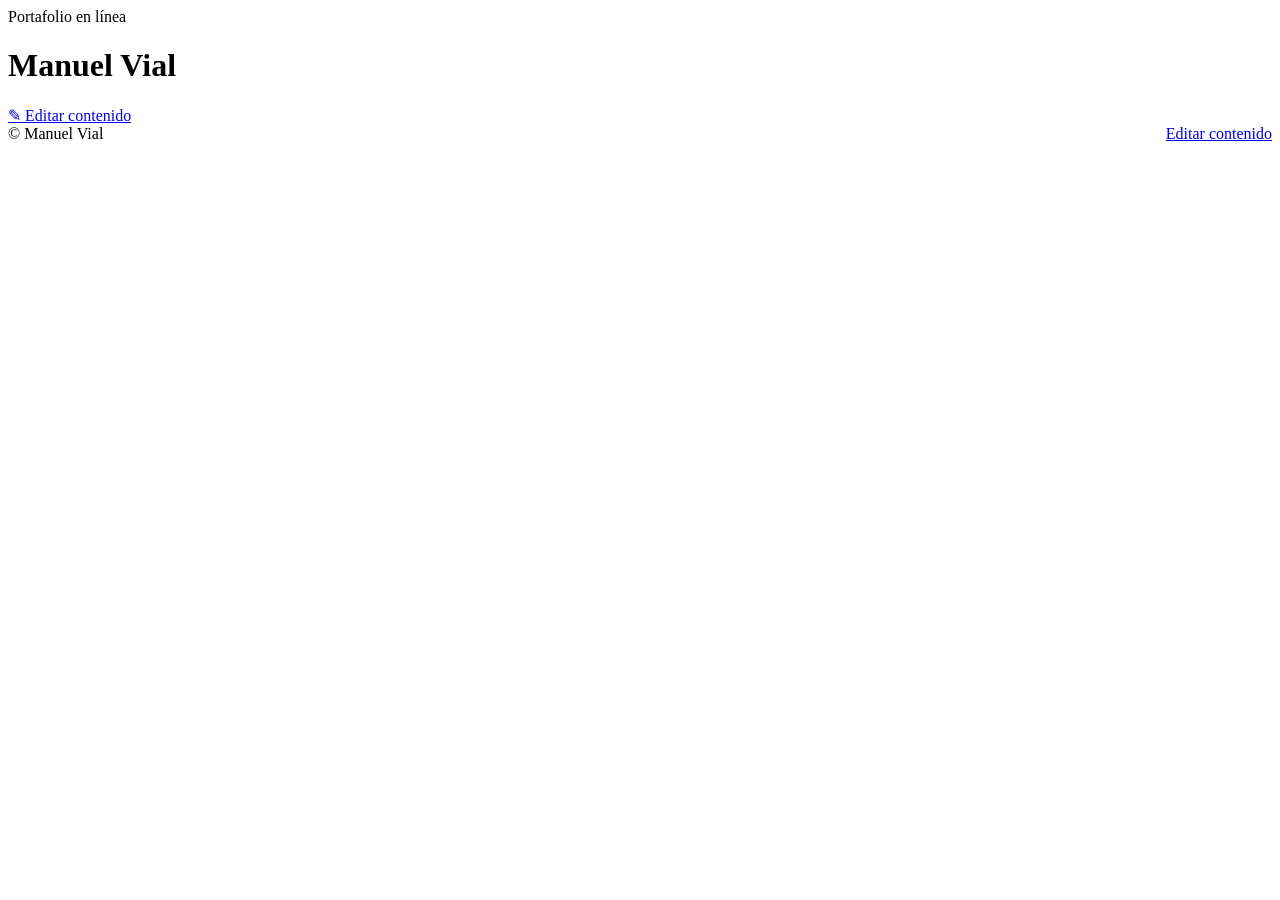
==== index.html @ b288a869 "Create index.html" ====
<!doctype html>
<html lang="es">
<head>
<meta charset="utf-8" />
<meta name="viewport" content="width=device-width, initial-scale=1" />
<title>Manuel Vial — Portafolio</title>
<meta name="description" content="Portafolio de trabajos en video y diseño gráfico." />
<link rel="preconnect" href="https://fonts.googleapis.com" />
<link rel="preconnect" href="https://fonts.gstatic.com" crossorigin />
<link href="https://fonts.googleapis.com/css2?family=Fraunces:ital,opsz,wght@0,9..144,400;0,9..144,600;1,9..144,500&family=Work+Sans:wght@400;500;600&family=IBM+Plex+Mono:wght@400;500&display=swap" rel="stylesheet" />
<link rel="stylesheet" href="style.css" />
</head>
<body>

<header class="site-header">
  <div class="wrap">
    <div class="tally"><span class="tally-dot"></span> Portafolio en línea</div>
    <div class="header-row">
      <div>
        <h1 class="wordmark" id="wordmark">Manuel Vial</h1>
        <div class="role" id="role"></div>
        <p class="tagline" id="tagline"></p>
        <p class="about" id="about" hidden></p>
        <div class="socials" id="socials"></div>
      </div>
      <a class="edit-link" href="/admin/">✎ Editar contenido</a>
    </div>
  </div>
</header>

<main class="wrap">
  <div class="filters" id="filters"></div>

  <div class="empty" id="empty" hidden>
    <p class="empty-title">Aún no hay trabajos publicados</p>
    <p>Entra al <a href="/admin/">panel de edición</a> para agregar tu primer video o pieza gráfica. Se publica al instante, sin tocar código.</p>
  </div>

  <div class="grid" id="grid"></div>
</main>

<footer class="site-footer">
  <div class="wrap" style="display:flex;flex-wrap:wrap;justify-content:space-between;gap:1rem;width:100%;">
    <span id="footer-name">© Manuel Vial</span>
    <a href="/admin/">Editar contenido</a>
  </div>
</footer>

<div class="lightbox-overlay" id="lightbox-overlay" hidden>
  <div class="lightbox">
    <button class="lightbox-close" id="lightbox-close" aria-label="Cerrar">✕</button>
    <div class="lightbox-media" id="lightbox-media"></div>
    <div class="lightbox-body" id="lightbox-body"></div>
  </div>
</div>

<script src="script.js"></script>

<!-- Necesario para que el enlace de invitación de Netlify Identity funcione
     (ver PASO 5 de la guía de despliegue). No afecta el resto del sitio. -->
<script src="https://identity.netlify.com/v1/netlify-identity-widget.js"></script>
<script>
  if (window.netlifyIdentity) {
    window.netlifyIdentity.on("init", function (user) {
      if (!user) {
        window.netlifyIdentity.on("login", function () {
          document.location.href = "/admin/";
        });
      }
    });
  }
</script>
</body>
</html>
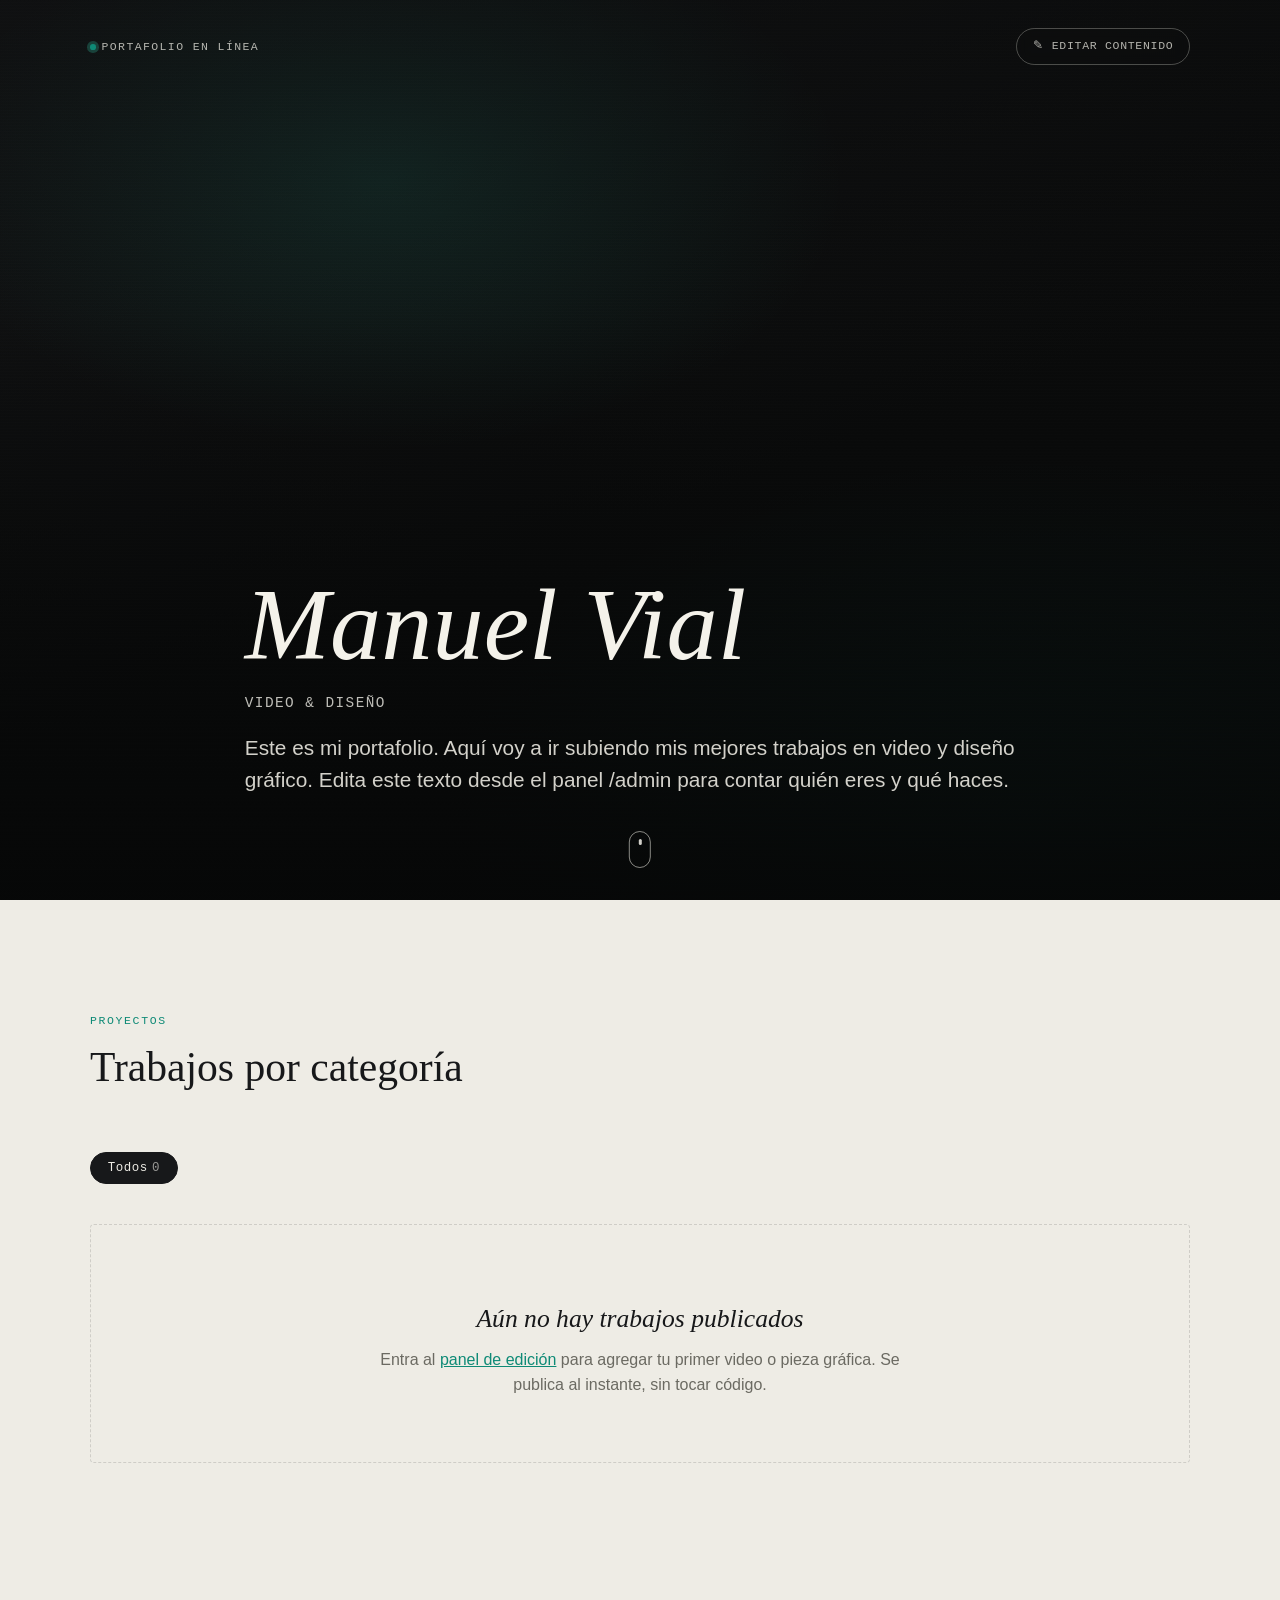
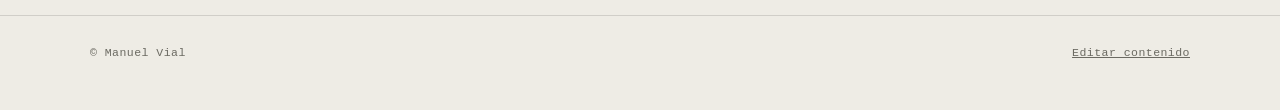
==== commit 992e4d2b: "Rediseño: portada cinematográfica, trayectoria, pasiones y proyectos por categoría" ====
--- a/index.html
+++ b/index.html
@@ -3,8 +3,8 @@
 <head>
 <meta charset="utf-8" />
 <meta name="viewport" content="width=device-width, initial-scale=1" />
-<title>Manuel Vial — Portafolio</title>
-<meta name="description" content="Portafolio de trabajos en video y diseño gráfico." />
+<title>Manuel Vial — Director de Arte & Director Creativo</title>
+<meta name="description" content="Portafolio de Manuel Vial: dirección de arte, creación de marca y contenido audiovisual con mirada de cine." />
 <link rel="preconnect" href="https://fonts.googleapis.com" />
 <link rel="preconnect" href="https://fonts.gstatic.com" crossorigin />
 <link href="https://fonts.googleapis.com/css2?family=Fraunces:ital,opsz,wght@0,9..144,400;0,9..144,600;1,9..144,500&family=Work+Sans:wght@400;500;600&family=IBM+Plex+Mono:wght@400;500&display=swap" rel="stylesheet" />
@@ -12,63 +12,77 @@
 </head>
 <body>
 
-<header class="site-header">
-  <div class="wrap">
-    <div class="tally"><span class="tally-dot"></span> Portafolio en línea</div>
-    <div class="header-row">
-      <div>
-        <h1 class="wordmark" id="wordmark">Manuel Vial</h1>
-        <div class="role" id="role"></div>
-        <p class="tagline" id="tagline"></p>
-        <p class="about" id="about" hidden></p>
-        <div class="socials" id="socials"></div>
-      </div>
-      <a class="edit-link" href="/admin/">✎ Editar contenido</a>
-    </div>
-  </div>
+<div class="topbar">
+<div class="wrap topbar-row">
+<span class="tally"><span class="tally-dot"></span> Portafolio en línea</span>
+<a class="edit-link" href="/admin/">✎ Editar contenido</a>
+</div>
+</div>
+
+<header class="hero" id="hero">
+<div class="hero-media">
+<video id="hero-video" autoplay muted loop playsinline></video>
+<div class="hero-fallback" id="hero-fallback"></div>
+<div class="hero-scrim"></div>
+</div>
+<div class="hero-content wrap">
+<h1 class="hero-title" id="wordmark">Manuel Vial</h1>
+<p class="hero-role" id="role"></p>
+<p class="hero-about" id="about"></p>
+<div class="socials" id="socials"></div>
+</div>
+<a class="scroll-cue" href="#trayectoria" aria-label="Bajar">
+<span></span>
+</a>
 </header>
 
-<main class="wrap">
-  <div class="filters" id="filters"></div>
+<section class="section timeline-section" id="trayectoria">
+<div class="wrap">
+<p class="section-kicker">Trayectoria</p>
+<h2 class="section-title">Un camino entre la formación y la práctica</h2>
+<ol class="timeline" id="timeline"></ol>
+</div>
+</section>
 
-  <div class="empty" id="empty" hidden>
-    <p class="empty-title">Aún no hay trabajos publicados</p>
-    <p>Entra al <a href="/admin/">panel de edición</a> para agregar tu primer video o pieza gráfica. Se publica al instante, sin tocar código.</p>
-  </div>
+<section class="section pasiones-section" id="pasiones">
+<div class="wrap pasiones-inner">
+<p class="section-kicker">Lo que lo mueve</p>
+<p class="pasiones-text" id="pasiones-text"></p>
+<div class="pasiones-tags" id="pasiones-tags"></div>
+</div>
+</section>
 
-  <div class="grid" id="grid"></div>
-</main>
+<section class="section proyectos-section" id="proyectos">
+<div class="wrap">
+<p class="section-kicker">Proyectos</p>
+<h2 class="section-title">Trabajos por categoría</h2>
+
+<div class="filters" id="filters"></div>
+
+<div class="empty" id="empty" hidden>
+<p class="empty-title">Aún no hay trabajos publicados</p>
+<p>Entra al <a href="/admin/">panel de edición</a> para agregar tu primer video o pieza gráfica. Se publica al instante, sin tocar código.</p>
+</div>
+
+<div class="grid" id="grid"></div>
+</div>
+</section>
 
 <footer class="site-footer">
-  <div class="wrap" style="display:flex;flex-wrap:wrap;justify-content:space-between;gap:1rem;width:100%;">
-    <span id="footer-name">© Manuel Vial</span>
-    <a href="/admin/">Editar contenido</a>
-  </div>
+<div class="wrap footer-row">
+<span id="footer-name">© Manuel Vial</span>
+<a href="/admin/">Editar contenido</a>
+</div>
 </footer>
 
 <div class="lightbox-overlay" id="lightbox-overlay" hidden>
-  <div class="lightbox">
-    <button class="lightbox-close" id="lightbox-close" aria-label="Cerrar">✕</button>
-    <div class="lightbox-media" id="lightbox-media"></div>
-    <div class="lightbox-body" id="lightbox-body"></div>
-  </div>
+<div class="lightbox">
+<button class="lightbox-close" id="lightbox-close" aria-label="Cerrar">✕</button>
+<div class="lightbox-media" id="lightbox-media"></div>
+<div class="lightbox-body" id="lightbox-body"></div>
+</div>
 </div>
 
 <script src="script.js"></script>
-
-<!-- Necesario para que el enlace de invitación de Netlify Identity funcione
-     (ver PASO 5 de la guía de despliegue). No afecta el resto del sitio. -->
-<script src="https://identity.netlify.com/v1/netlify-identity-widget.js"></script>
-<script>
-  if (window.netlifyIdentity) {
-    window.netlifyIdentity.on("init", function (user) {
-      if (!user) {
-        window.netlifyIdentity.on("login", function () {
-          document.location.href = "/admin/";
-        });
-      }
-    });
-  }
-</script>
 </body>
 </html>
--- a/style.css
+++ b/style.css
@@ -0,0 +1,646 @@
+/* ============================================================
+Manuel Vial — Portafolio
+Concepto: sala de edición / control room — timecode, tally,
+marcas de cuadro (frame corners), monitor de forma de onda.
+Portada cinematográfica con video de fondo + trayectoria + pasiones.
+============================================================ */
+
+:root {
+  --ink: #17181a;
+  --paper: #eeece5;
+  --paper-dim: #e2ddd0;
+  --paper-raise: #f7f5ef;
+  --line: rgba(23, 24, 26, 0.14);
+  --muted: #6b6a62;
+  --accent: #0e8a76;
+  --accent-ink: #f7fffb;
+  --shadow: rgba(23, 24, 26, 0.08);
+
+  --hero-ink: #0b0c0c;
+  --hero-paper: #f4f2ea;
+
+  --font-display: "Fraunces", Georgia, "Iowan Old Style", serif;
+  --font-body: "Work Sans", -apple-system, BlinkMacSystemFont, "Segoe UI", sans-serif;
+  --font-mono: "IBM Plex Mono", ui-monospace, SFMono-Regular, Menlo, monospace;
+}
+
+@media (prefers-color-scheme: dark) {
+  :root:not([data-theme="light"]) {
+    --ink: #f1efe8;
+    --paper: #121313;
+    --paper-dim: #1b1c1c;
+    --paper-raise: #1f2120;
+    --line: rgba(241, 239, 232, 0.14);
+    --muted: #9c9a90;
+    --accent: #35c9ac;
+    --accent-ink: #08211c;
+    --shadow: rgba(0, 0, 0, 0.4);
+  }
+}
+
+* { box-sizing: border-box; }
+html { text-size-adjust: 100%; scroll-behavior: smooth; }
+
+body {
+  margin: 0;
+  background: var(--paper);
+  color: var(--ink);
+  font-family: var(--font-body);
+  font-size: 16px;
+  line-height: 1.55;
+  -webkit-font-smoothing: antialiased;
+}
+
+@media (prefers-reduced-motion: no-preference) {
+  .card, .pill, .lightbox, .scroll-cue, .timeline-logo { transition: transform 0.18s ease, box-shadow 0.18s ease, background 0.18s ease, border-color 0.18s ease, opacity 0.18s ease; }
+}
+
+a { color: inherit; }
+
+.wrap {
+  max-width: 1180px;
+  margin: 0 auto;
+  padding: 0 clamp(1.25rem, 4vw, 2.5rem);
+}
+
+/* ---------- topbar (over hero) ---------- */
+
+.topbar {
+  position: absolute;
+  top: 0;
+  left: 0;
+  right: 0;
+  z-index: 5;
+  padding: clamp(1.1rem, 3vw, 1.75rem) 0;
+}
+
+.topbar-row {
+  display: flex;
+  align-items: center;
+  justify-content: space-between;
+  gap: 1rem;
+}
+
+.tally {
+  display: inline-flex;
+  align-items: center;
+  gap: 0.5em;
+  font-family: var(--font-mono);
+  font-size: 0.72rem;
+  letter-spacing: 0.12em;
+  text-transform: uppercase;
+  color: rgba(244, 242, 234, 0.72);
+}
+
+.tally-dot {
+  width: 0.5em;
+  height: 0.5em;
+  border-radius: 50%;
+  background: var(--accent);
+  box-shadow: 0 0 0 3px rgba(53, 201, 172, 0.25);
+}
+
+.edit-link {
+  display: inline-flex;
+  align-items: center;
+  gap: 0.5em;
+  font-family: var(--font-mono);
+  font-size: 0.72rem;
+  letter-spacing: 0.06em;
+  text-transform: uppercase;
+  text-decoration: none;
+  color: rgba(244, 242, 234, 0.72);
+  border: 1px solid rgba(244, 242, 234, 0.28);
+  border-radius: 999px;
+  padding: 0.55rem 1rem;
+  white-space: nowrap;
+  backdrop-filter: blur(6px);
+}
+.edit-link:hover { border-color: var(--accent); color: var(--accent); }
+
+/* ---------- hero ---------- */
+
+.hero {
+  position: relative;
+  min-height: 100svh;
+  display: flex;
+  align-items: flex-end;
+  overflow: hidden;
+  color: var(--hero-paper);
+  background: var(--hero-ink);
+}
+
+.hero-media {
+  position: absolute;
+  inset: 0;
+  z-index: 0;
+}
+
+#hero-video {
+  position: absolute;
+  inset: 0;
+  width: 100%;
+  height: 100%;
+  object-fit: cover;
+  opacity: 0;
+  transition: opacity 0.6s ease;
+}
+#hero-video.is-ready { opacity: 1; }
+
+.hero-fallback {
+  position: absolute;
+  inset: 0;
+  background:
+    radial-gradient(ellipse 60% 50% at 30% 20%, rgba(53, 201, 172, 0.16), transparent 60%),
+    radial-gradient(ellipse 70% 60% at 80% 90%, rgba(14, 138, 118, 0.14), transparent 65%),
+    linear-gradient(160deg, #17181a 0%, #0b0c0c 55%, #0b0c0c 100%);
+}
+
+.hero-fallback::before {
+  content: "";
+  position: absolute;
+  inset: 0;
+  opacity: 0.4;
+  background-image: repeating-linear-gradient(
+    0deg,
+    rgba(255, 255, 255, 0.025),
+    rgba(255, 255, 255, 0.025) 1px,
+    transparent 1px,
+    transparent 3px
+  );
+}
+
+.hero-scrim {
+  position: absolute;
+  inset: 0;
+  background:
+    linear-gradient(0deg, rgba(6, 7, 7, 0.92) 0%, rgba(6, 7, 7, 0.55) 38%, rgba(6, 7, 7, 0.25) 65%, rgba(6, 7, 7, 0.45) 100%);
+}
+
+.hero-content {
+  position: relative;
+  z-index: 2;
+  padding-bottom: clamp(3.5rem, 9vw, 6.5rem);
+  padding-top: clamp(6rem, 16vw, 10rem);
+}
+
+.hero-title {
+  font-family: var(--font-display);
+  font-style: italic;
+  font-weight: 500;
+  font-size: clamp(3rem, 9vw, 6.4rem);
+  line-height: 0.96;
+  margin: 0;
+  text-wrap: balance;
+}
+
+.hero-role {
+  font-family: var(--font-mono);
+  font-size: clamp(0.78rem, 1.4vw, 0.9rem);
+  letter-spacing: 0.1em;
+  text-transform: uppercase;
+  color: rgba(244, 242, 234, 0.78);
+  margin: 1.1rem 0 0;
+}
+
+.hero-about {
+  max-width: 38em;
+  font-size: clamp(1.05rem, 2vw, 1.3rem);
+  color: rgba(244, 242, 234, 0.86);
+  margin: 1.1rem 0 0;
+  text-wrap: balance;
+}
+
+.socials {
+  display: flex;
+  flex-wrap: wrap;
+  gap: 1rem 1.4rem;
+  margin-top: 1.9rem;
+  font-family: var(--font-mono);
+  font-size: 0.82rem;
+}
+.socials:empty { display: none; }
+.socials a { text-decoration: none; border-bottom: 1px solid rgba(244, 242, 234, 0.35); color: rgba(244, 242, 234, 0.92); }
+.socials a:hover { border-color: var(--accent); color: var(--accent); }
+
+.scroll-cue {
+  position: absolute;
+  left: 50%;
+  bottom: clamp(1.25rem, 3vw, 2rem);
+  transform: translateX(-50%);
+  z-index: 2;
+  width: 1.4rem;
+  height: 2.3rem;
+  border: 1.5px solid rgba(244, 242, 234, 0.55);
+  border-radius: 999px;
+  display: flex;
+  justify-content: center;
+  padding-top: 0.4rem;
+}
+.scroll-cue span {
+  width: 3px;
+  height: 6px;
+  border-radius: 999px;
+  background: rgba(244, 242, 234, 0.85);
+  animation: cue-bob 1.8s ease-in-out infinite;
+}
+.scroll-cue:hover { border-color: var(--accent); }
+@keyframes cue-bob {
+  0%, 100% { transform: translateY(0); opacity: 1; }
+  50% { transform: translateY(6px); opacity: 0.4; }
+}
+@media (prefers-reduced-motion: reduce) {
+  .scroll-cue span { animation: none; }
+}
+
+/* ---------- sections (shared) ---------- */
+
+.section { padding: clamp(4rem, 10vw, 7rem) 0; border-bottom: 1px solid var(--line); }
+
+.section-kicker {
+  font-family: var(--font-mono);
+  font-size: 0.72rem;
+  letter-spacing: 0.14em;
+  text-transform: uppercase;
+  color: var(--accent);
+  margin: 0 0 0.9rem;
+}
+
+.section-title {
+  font-family: var(--font-display);
+  font-weight: 500;
+  font-size: clamp(1.8rem, 4vw, 2.6rem);
+  line-height: 1.15;
+  margin: 0 0 clamp(2.5rem, 6vw, 3.75rem);
+  max-width: 20em;
+  text-wrap: balance;
+}
+
+/* ---------- timeline ---------- */
+
+.timeline {
+  list-style: none;
+  margin: 0;
+  padding: 0;
+  position: relative;
+}
+
+.timeline::before {
+  content: "";
+  position: absolute;
+  left: 27px;
+  top: 8px;
+  bottom: 8px;
+  width: 1px;
+  background: var(--line);
+}
+
+.timeline-item {
+  position: relative;
+  display: grid;
+  grid-template-columns: 56px 1fr;
+  gap: clamp(1.25rem, 3vw, 2rem);
+  padding-bottom: clamp(2.5rem, 6vw, 3.5rem);
+}
+.timeline-item:last-child { padding-bottom: 0; }
+
+.timeline-logo-wrap {
+  position: relative;
+  width: 56px;
+  height: 56px;
+  border-radius: 50%;
+  background: var(--paper-raise);
+  border: 1px solid var(--line);
+  display: flex;
+  align-items: center;
+  justify-content: center;
+  overflow: hidden;
+  z-index: 1;
+}
+.timeline-logo {
+  width: 68%;
+  height: 68%;
+  object-fit: contain;
+}
+.timeline-logo-wrap.dark-badge { background: #151515; border-color: #151515; }
+
+.timeline-logo-cluster {
+  display: flex;
+  align-items: center;
+  width: 56px;
+}
+.timeline-logo-cluster .timeline-logo-wrap {
+  width: 32px;
+  height: 32px;
+  flex: none;
+}
+.timeline-logo-cluster .timeline-logo-wrap:nth-child(2) { margin-left: -9px; }
+
+.timeline-body { padding-top: 0.3rem; }
+
+.timeline-org {
+  font-family: var(--font-display);
+  font-size: clamp(1.2rem, 2.4vw, 1.55rem);
+  margin: 0;
+  text-wrap: balance;
+}
+
+.timeline-period {
+  font-family: var(--font-mono);
+  font-size: 0.72rem;
+  letter-spacing: 0.08em;
+  text-transform: uppercase;
+  color: var(--accent);
+  margin: 0.4rem 0 0;
+}
+
+.timeline-desc {
+  max-width: 42em;
+  color: var(--muted);
+  margin: 0.6rem 0 0;
+}
+
+/* ---------- pasiones ---------- */
+
+.pasiones-section { background: var(--paper-dim); }
+
+.pasiones-inner { max-width: 900px; }
+
+.pasiones-text {
+  font-family: var(--font-display);
+  font-size: clamp(1.35rem, 3.4vw, 2.1rem);
+  font-weight: 400;
+  line-height: 1.32;
+  margin: 0;
+  text-wrap: balance;
+}
+
+.pasiones-tags {
+  display: flex;
+  flex-wrap: wrap;
+  gap: 0.6rem;
+  margin-top: clamp(1.75rem, 4vw, 2.5rem);
+}
+.pasiones-tags .tag {
+  font-size: 0.72rem;
+  padding: 0.4em 0.85em;
+}
+
+/* ---------- filters (horizontal, scrollable) ---------- */
+
+.filters {
+  display: flex;
+  flex-wrap: nowrap;
+  gap: 0.6rem;
+  padding-bottom: 0.5rem;
+  margin-bottom: 2rem;
+  overflow-x: auto;
+  -webkit-overflow-scrolling: touch;
+  scrollbar-width: thin;
+}
+.filters::-webkit-scrollbar { height: 5px; }
+.filters::-webkit-scrollbar-thumb { background: var(--line); border-radius: 999px; }
+
+.pill {
+  font-family: var(--font-mono);
+  font-size: 0.78rem;
+  letter-spacing: 0.04em;
+  background: transparent;
+  border: 1px solid var(--line);
+  color: var(--muted);
+  border-radius: 999px;
+  padding: 0.5rem 1.05rem;
+  cursor: pointer;
+  white-space: nowrap;
+  flex: none;
+}
+.pill[aria-pressed="true"] {
+  background: var(--ink);
+  color: var(--paper);
+  border-color: var(--ink);
+}
+.pill:hover:not([aria-pressed="true"]) { border-color: var(--accent); color: var(--accent); }
+.pill .count { opacity: 0.6; margin-left: 0.35em; }
+
+/* ---------- grid ---------- */
+
+.grid {
+  display: grid;
+  grid-template-columns: repeat(auto-fill, minmax(280px, 1fr));
+  gap: 1.6rem;
+}
+
+.card {
+  position: relative;
+  display: block;
+  width: 100%;
+  text-align: left;
+  background: var(--paper-raise);
+  border: 1px solid var(--line);
+  border-radius: 2px;
+  padding: 0;
+  cursor: pointer;
+  font: inherit;
+  color: inherit;
+}
+.card:hover { box-shadow: 0 10px 28px var(--shadow); transform: translateY(-2px); }
+.card:focus-visible { outline: 2px solid var(--accent); outline-offset: 3px; }
+
+.frame {
+  display: block;
+  position: relative;
+  aspect-ratio: 16 / 10;
+  overflow: hidden;
+  background: var(--paper-dim);
+}
+.frame img, .frame .frame-fallback {
+  position: absolute;
+  inset: 0;
+  width: 100%;
+  height: 100%;
+  object-fit: cover;
+}
+.frame-fallback {
+  display: flex;
+  align-items: center;
+  justify-content: center;
+  font-family: var(--font-mono);
+  font-size: 0.72rem;
+  letter-spacing: 0.08em;
+  text-transform: uppercase;
+  color: var(--muted);
+}
+
+.frame::before, .frame::after,
+.corner-tl, .corner-br { content: ""; position: absolute; width: 14px; height: 14px; z-index: 2; opacity: 0.85; }
+.corner-tl { top: 8px; left: 8px; border-top: 2px solid var(--accent); border-left: 2px solid var(--accent); }
+.corner-br { bottom: 8px; right: 8px; border-bottom: 2px solid var(--accent); border-right: 2px solid var(--accent); }
+
+.type-badge {
+  position: absolute;
+  top: 8px;
+  right: 8px;
+  z-index: 2;
+  font-family: var(--font-mono);
+  font-size: 0.65rem;
+  letter-spacing: 0.08em;
+  text-transform: uppercase;
+  background: var(--ink);
+  color: var(--paper);
+  padding: 0.28em 0.55em;
+  border-radius: 2px;
+}
+.play-badge {
+  position: absolute;
+  inset: 0;
+  z-index: 1;
+  display: flex;
+  align-items: center;
+  justify-content: center;
+  background: linear-gradient(0deg, rgba(0,0,0,0.35), rgba(0,0,0,0));
+}
+.play-badge svg { width: 42px; height: 42px; filter: drop-shadow(0 2px 6px rgba(0,0,0,0.4)); }
+
+.card-body { display: block; padding: 1rem 1.1rem 1.15rem; }
+.card-meta {
+  font-family: var(--font-mono);
+  font-size: 0.7rem;
+  letter-spacing: 0.06em;
+  text-transform: uppercase;
+  color: var(--muted);
+  display: flex;
+  gap: 0.6em;
+  font-variant-numeric: tabular-nums;
+}
+.card-title {
+  display: block;
+  font-family: var(--font-display);
+  font-size: 1.25rem;
+  margin: 0.35rem 0 0.3rem;
+  text-wrap: balance;
+}
+.card-desc {
+  font-size: 0.88rem;
+  color: var(--muted);
+  margin: 0;
+  display: -webkit-box;
+  -webkit-line-clamp: 2;
+  -webkit-box-orient: vertical;
+  overflow: hidden;
+}
+.card-tags {
+  display: flex;
+  flex-wrap: wrap;
+  gap: 0.4em;
+  margin-top: 0.7rem;
+}
+.tag {
+  font-family: var(--font-mono);
+  font-size: 0.65rem;
+  letter-spacing: 0.04em;
+  text-transform: uppercase;
+  color: var(--muted);
+  border: 1px solid var(--line);
+  border-radius: 999px;
+  padding: 0.22em 0.6em;
+}
+
+/* ---------- empty state ---------- */
+
+.empty {
+  border: 1px dashed var(--line);
+  border-radius: 4px;
+  padding: clamp(2.5rem, 6vw, 4rem) 1.5rem;
+  text-align: center;
+  color: var(--muted);
+  margin-bottom: 2.5rem;
+}
+.empty p { max-width: 34em; margin: 0.6rem auto 0; }
+.empty .empty-title {
+  font-family: var(--font-display);
+  font-style: italic;
+  font-size: 1.6rem;
+  color: var(--ink);
+}
+.empty a { color: var(--accent); text-decoration: underline; }
+
+/* ---------- lightbox ---------- */
+
+.lightbox-overlay {
+  position: fixed;
+  inset: 0;
+  background: color-mix(in srgb, var(--ink) 75%, transparent);
+  display: flex;
+  align-items: center;
+  justify-content: center;
+  padding: 4vh 4vw;
+  z-index: 50;
+}
+.lightbox-overlay[hidden] { display: none; }
+
+.lightbox {
+  position: relative;
+  background: var(--paper);
+  max-width: 920px;
+  width: 100%;
+  max-height: 92vh;
+  overflow-y: auto;
+  border-radius: 4px;
+  border: 1px solid var(--line);
+}
+
+.lightbox-media {
+  position: relative;
+  width: 100%;
+  aspect-ratio: 16 / 9;
+  background: #000;
+}
+.lightbox-media iframe, .lightbox-media img {
+  position: absolute;
+  inset: 0;
+  width: 100%;
+  height: 100%;
+  border: 0;
+  object-fit: contain;
+  background: #000;
+}
+
+.lightbox-body { padding: 1.75rem clamp(1.25rem, 4vw, 2.25rem) 2.25rem; }
+.lightbox-close {
+  position: absolute;
+  top: 0.85rem;
+  right: 0.85rem;
+  z-index: 3;
+  width: 2.2rem;
+  height: 2.2rem;
+  border-radius: 50%;
+  border: none;
+  background: rgba(0,0,0,0.55);
+  color: #fff;
+  font-size: 1.1rem;
+  line-height: 1;
+  cursor: pointer;
+}
+
+/* ---------- footer ---------- */
+
+.site-footer {
+  padding: 1.75rem 0 3rem;
+  font-family: var(--font-mono);
+  font-size: 0.72rem;
+  letter-spacing: 0.04em;
+  color: var(--muted);
+}
+.footer-row {
+  display: flex;
+  flex-wrap: wrap;
+  justify-content: space-between;
+  gap: 1rem;
+}
+.site-footer a { text-decoration: underline; }
+
+@media (max-width: 560px) {
+  .timeline::before { left: 23px; }
+  .timeline-item { grid-template-columns: 48px 1fr; }
+  .timeline-logo-wrap { width: 48px; height: 48px; }
+}
